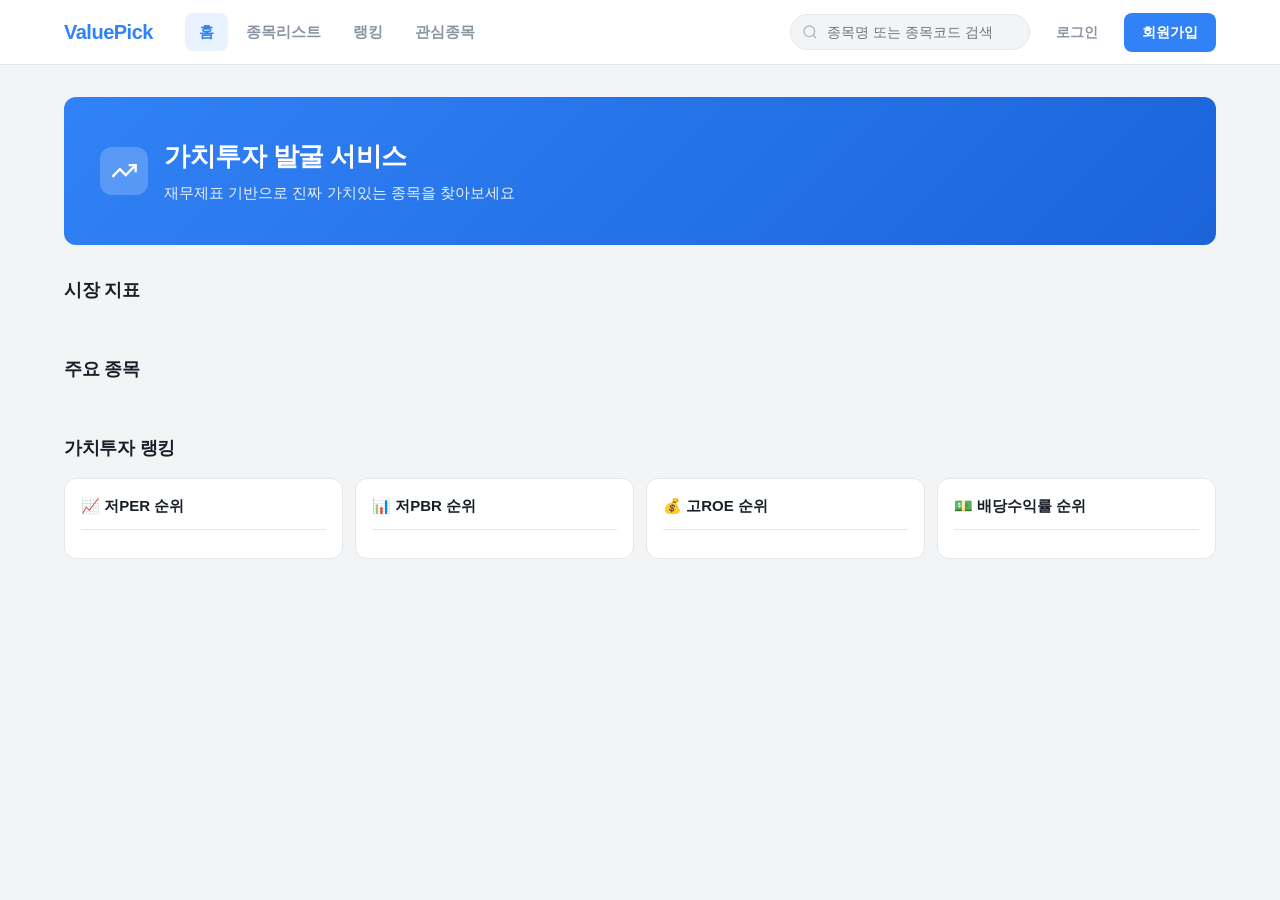
==== front/index.html @ 70d24c0f "반영 안된 시가총액 수정" ====
<!DOCTYPE html>
<html lang="ko">
<head>
  <meta charset="UTF-8" />
  <meta name="viewport" content="width=device-width, initial-scale=1.0" />
  <title>ValuePick — 가치투자 발굴 서비스</title>
  <link rel="stylesheet" href="css/common.css" />
  <link rel="stylesheet" href="css/home.css" />
</head>
<body>

<div id="header-placeholder"></div>

<main class="main">
  <section class="hero" aria-label="서비스 소개">
    <div class="hero-icon" aria-hidden="true">
      <svg width="28" height="28" fill="none" viewBox="0 0 24 24" stroke="#fff" stroke-width="2">
        <polyline points="22 7 13.5 15.5 8.5 10.5 2 17"/><polyline points="16 7 22 7 22 13"/>
      </svg>
    </div>
    <div>
      <h1>가치투자 발굴 서비스</h1>
      <p>재무제표 기반으로 진짜 가치있는 종목을 찾아보세요</p>
    </div>
  </section>

  <section class="market-section" aria-label="시장 지표">
    <h2 class="section-title">시장 지표</h2>
    <div class="market-grid" id="marketGrid"></div>
  </section>

  <section class="stocks-section" aria-label="주요 종목">
    <h2 class="section-title">주요 종목</h2>
    <div class="stocks-grid" id="stocksGrid"></div>
  </section>

  <section class="ranking-section" id="ranking" aria-label="랭킹">
    <h2 class="section-title">가치투자 랭킹</h2>
    <div class="ranking-grid">
      <div id="rankPer"></div>
      <div id="rankPbr"></div>
      <div id="rankRoe"></div>
      <div id="rankDiv"></div>
    </div>
  </section>
</main>

<script src="js/data.js"></script>
<script src="js/common.js"></script>
<script src="js/home.js"></script>
</body>
</html>
---- front/css/common.css ----
/* common.css — ValuePick 공통 스타일 (Figma 디자인 기반) */

*, *::before, *::after {
  box-sizing: border-box;
  margin: 0;
  padding: 0;
}

:root {
  --primary: #3182f6;
  --primary-dark: #1b64da;
  --primary-light: #e8f3ff;
  --up: #f04452;
  --down: #3182f6;
  --bg: #f2f4f6;
  --surface: #ffffff;
  --border: #e5e8eb;
  --text-main: #191f28;
  --text-sub: #8b95a1;
  --text-muted: #b0b8c1;
  --radius: 12px;
  --radius-sm: 8px;
  --shadow: 0 2px 8px rgba(0, 0, 0, 0.06);
  --shadow-hover: 0 4px 16px rgba(0, 0, 0, 0.1);
  --header-h: 64px;
  --max-w: 1200px;
}

html {
  scroll-behavior: smooth;
}

body {
  font-family: 'Pretendard', 'Noto Sans KR', -apple-system, BlinkMacSystemFont, sans-serif;
  background: var(--bg);
  color: var(--text-main);
  font-size: 14px;
  line-height: 1.5;
  min-height: 100vh;
}

a {
  color: inherit;
  text-decoration: none;
}

button {
  font-family: inherit;
  cursor: pointer;
}

/* ── Header ── */
.header {
  background: var(--surface);
  border-bottom: 1px solid var(--border);
  position: sticky;
  top: 0;
  z-index: 100;
}

.header-inner {
  max-width: var(--max-w);
  margin: 0 auto;
  padding: 0 24px;
  height: var(--header-h);
  display: flex;
  align-items: center;
  gap: 32px;
}

.brand {
  font-size: 20px;
  font-weight: 800;
  color: var(--primary);
  letter-spacing: -0.5px;
  flex-shrink: 0;
}

.nav {
  display: flex;
  gap: 4px;
}

.nav-link {
  padding: 8px 14px;
  border-radius: var(--radius-sm);
  font-size: 15px;
  font-weight: 600;
  color: var(--text-sub);
  transition: color 0.15s, background 0.15s;
}

.nav-link:hover {
  color: var(--text-main);
  background: var(--bg);
}

.nav-link.active {
  color: var(--primary);
  background: var(--primary-light);
}

.header-right {
  margin-left: auto;
  display: flex;
  align-items: center;
  gap: 12px;
}

.search-wrap {
  position: relative;
  display: flex;
  align-items: center;
}

.search-wrap svg {
  position: absolute;
  left: 12px;
  color: var(--text-muted);
  pointer-events: none;
}

.search-input {
  width: 240px;
  padding: 9px 12px 9px 36px;
  border: 1px solid var(--border);
  border-radius: 20px;
  font-size: 14px;
  outline: none;
  background: var(--bg);
  transition: border-color 0.15s, box-shadow 0.15s;
}

.search-input:focus {
  border-color: var(--primary);
  box-shadow: 0 0 0 3px rgba(49, 130, 246, 0.12);
  background: var(--surface);
}

.btn-text {
  padding: 8px 14px;
  border: none;
  background: none;
  font-size: 14px;
  font-weight: 600;
  color: var(--text-sub);
  border-radius: var(--radius-sm);
  transition: color 0.15s, background 0.15s;
}

.btn-text:hover {
  color: var(--text-main);
  background: var(--bg);
}

.btn-primary {
  padding: 9px 18px;
  background: var(--primary);
  color: #fff;
  border: none;
  border-radius: var(--radius-sm);
  font-size: 14px;
  font-weight: 700;
  transition: background 0.15s;
}

.btn-primary:hover {
  background: var(--primary-dark);
}

/* ── Main ── */
.main {
  max-width: var(--max-w);
  margin: 0 auto;
  padding: 32px 24px 64px;
}

/* ── Section ── */
.section-title {
  font-size: 18px;
  font-weight: 700;
  color: var(--text-main);
  margin-bottom: 16px;
  letter-spacing: -0.3px;
}

/* ── Stock card (shared) ── */
.stock-card {
  background: var(--surface);
  border: 1px solid var(--border);
  border-radius: var(--radius);
  padding: 20px;
  cursor: pointer;
  transition: box-shadow 0.2s, border-color 0.2s, transform 0.15s;
}

.stock-card:hover {
  box-shadow: var(--shadow-hover);
  border-color: #d1d6db;
  transform: translateY(-1px);
}

.stock-card-header {
  display: flex;
  justify-content: space-between;
  align-items: flex-start;
  margin-bottom: 16px;
}

.stock-name {
  font-size: 16px;
  font-weight: 700;
  color: var(--text-main);
  margin-bottom: 2px;
}

.stock-code {
  font-size: 13px;
  color: var(--text-sub);
}

.stock-price-wrap {
  text-align: right;
}

.stock-price {
  font-size: 16px;
  font-weight: 700;
}

.stock-change {
  font-size: 13px;
  font-weight: 600;
}

.stock-change.up { color: var(--up); }
.stock-change.down { color: var(--down); }

.stock-metrics {
  display: grid;
  grid-template-columns: repeat(5, 1fr);
  gap: 8px;
}

.metric-item {
  text-align: center;
}

.metric-label {
  font-size: 11px;
  color: var(--text-sub);
  margin-bottom: 4px;
}

.metric-value {
  font-size: 13px;
  font-weight: 600;
  color: var(--text-main);
}

/* ── Ranking list ── */
.rank-item {
  display: flex;
  align-items: center;
  justify-content: space-between;
  padding: 10px 12px;
  border-radius: var(--radius-sm);
  cursor: pointer;
  transition: background 0.15s;
}

.rank-item:hover {
  background: var(--bg);
}

.rank-left {
  display: flex;
  align-items: center;
  gap: 10px;
}

.rank-num {
  width: 22px;
  height: 22px;
  border-radius: 6px;
  background: var(--bg);
  font-size: 12px;
  font-weight: 700;
  color: var(--text-sub);
  display: flex;
  align-items: center;
  justify-content: center;
  flex-shrink: 0;
}

.rank-num.top3 {
  background: var(--primary-light);
  color: var(--primary);
}

.rank-name {
  font-size: 14px;
  font-weight: 600;
}

.rank-code {
  font-size: 12px;
  color: var(--text-sub);
}

.rank-right {
  text-align: right;
}

.rank-value {
  font-size: 14px;
  font-weight: 700;
}

/* ── Utility ── */
.up { color: var(--up); }
.down { color: var(--down); }

.empty-state {
  text-align: center;
  padding: 48px 24px;
  color: var(--text-sub);
}

/* ── Mobile nav toggle ── */
.menu-toggle {
  display: none;
  padding: 8px;
  border: none;
  background: none;
  color: var(--text-main);
}

/* ── Responsive ── */
@media (max-width: 1024px) {
  .search-input { width: 180px; }
  .stock-metrics { grid-template-columns: repeat(3, 1fr); }
}

@media (max-width: 768px) {
  .header-inner { gap: 12px; padding: 0 16px; }
  .nav { display: none; }
  .nav.open {
    display: flex;
    flex-direction: column;
    position: absolute;
    top: var(--header-h);
    left: 0;
    right: 0;
    background: var(--surface);
    border-bottom: 1px solid var(--border);
    padding: 12px 16px;
    gap: 4px;
  }
  .menu-toggle { display: block; }
  .search-wrap { flex: 1; }
  .search-input { width: 100%; }
  .main { padding: 20px 16px 48px; }
  .stock-metrics { grid-template-columns: repeat(2, 1fr); }
}

@media (max-width: 480px) {
  .header-right .btn-text { display: none; }
}
---- front/css/home.css ----
/* home.css — 홈 페이지 */

.hero {
  background: linear-gradient(135deg, #3182f6 0%, #1b64da 100%);
  border-radius: var(--radius);
  padding: 40px 36px;
  color: #fff;
  margin-bottom: 32px;
  display: flex;
  align-items: center;
  gap: 16px;
}

.hero-icon {
  width: 48px;
  height: 48px;
  background: rgba(255, 255, 255, 0.2);
  border-radius: 12px;
  display: flex;
  align-items: center;
  justify-content: center;
  flex-shrink: 0;
}

.hero h1 {
  font-size: 26px;
  font-weight: 800;
  letter-spacing: -0.5px;
  margin-bottom: 6px;
}

.hero p {
  font-size: 15px;
  opacity: 0.9;
}

/* 시장 지표 */
.market-section {
  margin-bottom: 36px;
}

.market-grid {
  display: grid;
  grid-template-columns: repeat(4, 1fr);
  gap: 12px;
}

.market-card {
  background: var(--surface);
  border: 1px solid var(--border);
  border-radius: var(--radius);
  padding: 20px;
}

.market-name {
  font-size: 13px;
  color: var(--text-sub);
  margin-bottom: 8px;
  font-weight: 600;
}

.market-value {
  font-size: 22px;
  font-weight: 800;
  letter-spacing: -0.5px;
  margin-bottom: 4px;
}

.market-change {
  font-size: 13px;
  font-weight: 600;
}

/* 주요 종목 */
.stocks-section {
  margin-bottom: 36px;
}

.stocks-grid {
  display: grid;
  grid-template-columns: repeat(2, 1fr);
  gap: 12px;
}

/* 랭킹 */
.ranking-section {
  scroll-margin-top: calc(var(--header-h) + 16px);
}

.ranking-grid {
  display: grid;
  grid-template-columns: repeat(4, 1fr);
  gap: 12px;
}

.ranking-card {
  background: var(--surface);
  border: 1px solid var(--border);
  border-radius: var(--radius);
  padding: 16px;
}

.ranking-card h3 {
  font-size: 15px;
  font-weight: 700;
  margin-bottom: 12px;
  padding-bottom: 12px;
  border-bottom: 1px solid var(--border);
}

@media (max-width: 1024px) {
  .market-grid { grid-template-columns: repeat(2, 1fr); }
  .ranking-grid { grid-template-columns: repeat(2, 1fr); }
}

@media (max-width: 768px) {
  .hero { padding: 28px 24px; }
  .hero h1 { font-size: 22px; }
  .stocks-grid { grid-template-columns: 1fr; }
  .ranking-grid { grid-template-columns: 1fr; }
}

@media (max-width: 480px) {
  .market-grid { grid-template-columns: 1fr; }
}
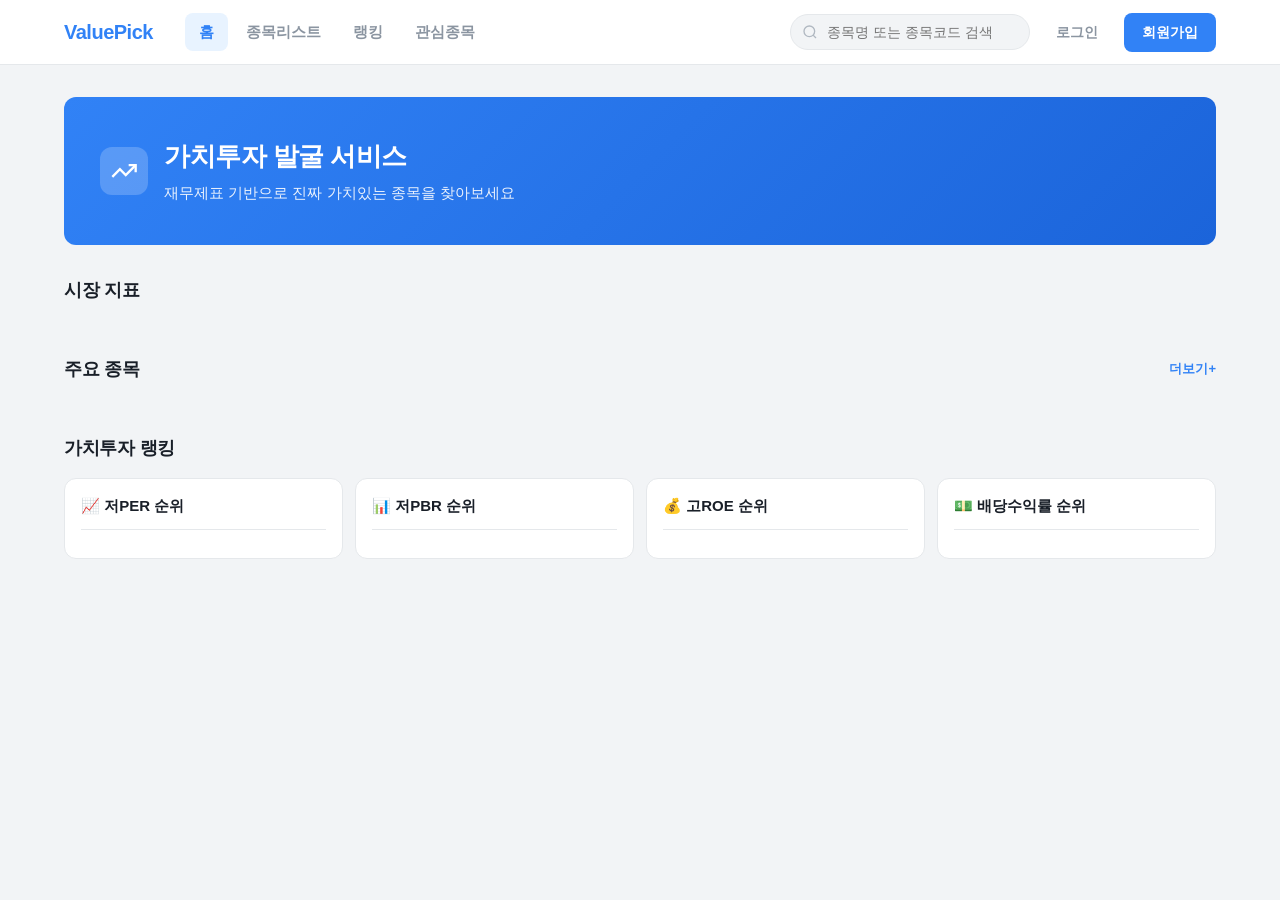
==== commit 3b15688a: "더보기 a링크 추가" ====
--- a/front/index.html
+++ b/front/index.html
@@ -30,7 +30,10 @@
   </section>
 
   <section class="stocks-section" aria-label="주요 종목">
-    <h2 class="section-title">주요 종목</h2>
+    <div class="section-header">
+      <h2 class="section-title">주요 종목</h2>
+      <a class="section-more" href="rank.html">더보기+</a>
+    </div>
     <div class="stocks-grid" id="stocksGrid"></div>
   </section>
 
--- a/front/css/home.css
+++ b/front/css/home.css
@@ -1,4 +1,26 @@
 /* home.css — 홈 페이지 */
+
+.section-header {
+  display: flex;
+  align-items: center;
+  justify-content: space-between;
+  margin-bottom: 16px;
+}
+
+.section-header .section-title {
+  margin-bottom: 0;
+}
+
+.section-more {
+  font-size: 13px;
+  font-weight: 600;
+  color: var(--primary);
+  transition: opacity 0.15s;
+}
+
+.section-more:hover {
+  opacity: 0.7;
+}
 
 .hero {
   background: linear-gradient(135deg, #3182f6 0%, #1b64da 100%);
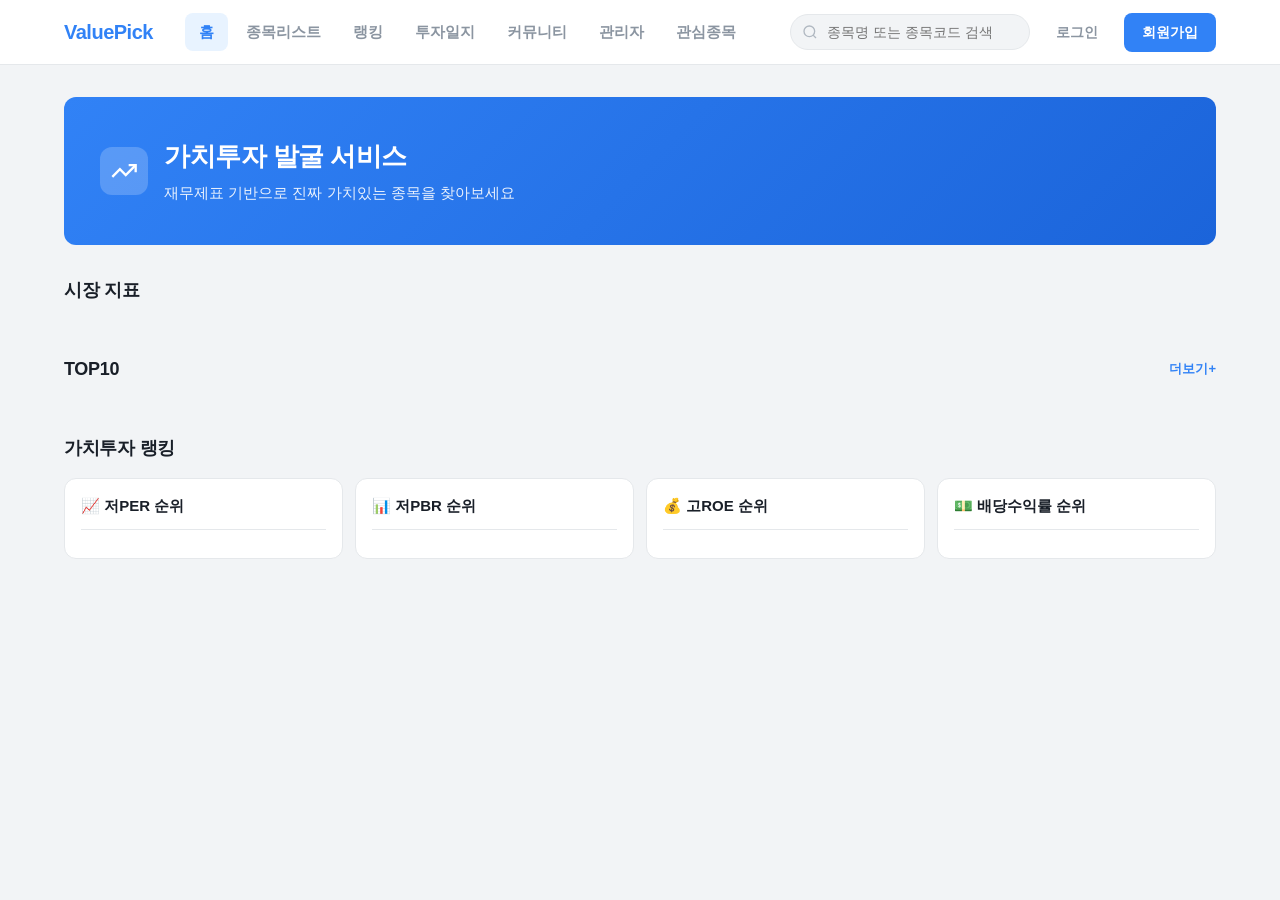
==== commit 725047a0: "[fix] 메인의 타이틀 변경" ====
--- a/front/index.html
+++ b/front/index.html
@@ -31,7 +31,7 @@
 
   <section class="stocks-section" aria-label="주요 종목">
     <div class="section-header">
-      <h2 class="section-title">주요 종목</h2>
+      <h2 class="section-title">TOP10</h2>
       <a class="section-more" href="rank.html">더보기+</a>
     </div>
     <div class="stocks-grid" id="stocksGrid"></div>
--- a/front/css/common.css
+++ b/front/css/common.css
@@ -186,6 +186,7 @@
 
 /* ── Stock card (shared) ── */
 .stock-card {
+  position: relative;
   background: var(--surface);
   border: 1px solid var(--border);
   border-radius: var(--radius);
@@ -194,6 +195,30 @@
   transition: box-shadow 0.2s, border-color 0.2s, transform 0.15s;
 }
 
+/* ── 관심종목 별 버튼 (카드/랭킹/상세 공통) ── */
+.favorite-btn {
+  position: absolute;
+  top: 12px;
+  left: 12px;
+  width: 28px;
+  height: 28px;
+  border: none;
+  background: transparent;
+  color: var(--border);
+  font-size: 20px;
+  line-height: 1;
+  cursor: pointer;
+  z-index: 1;
+}
+
+.favorite-btn:hover {
+  color: #f0b429;
+}
+
+.favorite-btn.active {
+  color: #f0b429;
+}
+
 .stock-card:hover {
   box-shadow: var(--shadow-hover);
   border-color: #d1d6db;
@@ -205,6 +230,7 @@
   justify-content: space-between;
   align-items: flex-start;
   margin-bottom: 16px;
+  padding-top: 24px;
 }
 
 .stock-name {
--- a/front/css/home.css
+++ b/front/css/home.css
@@ -130,6 +130,24 @@
   border-bottom: 1px solid var(--border);
 }
 
+.rank-footer {
+  margin-top: 12px;
+  padding-top: 10px;
+  border-top: 1px solid var(--border);
+  text-align: right;
+}
+
+.rank-more {
+  font-size: 13px;
+  font-weight: 600;
+  color: var(--primary);
+  transition: opacity 0.15s;
+}
+
+.rank-more:hover {
+  opacity: 0.7;
+}
+
 @media (max-width: 1024px) {
   .market-grid { grid-template-columns: repeat(2, 1fr); }
   .ranking-grid { grid-template-columns: repeat(2, 1fr); }
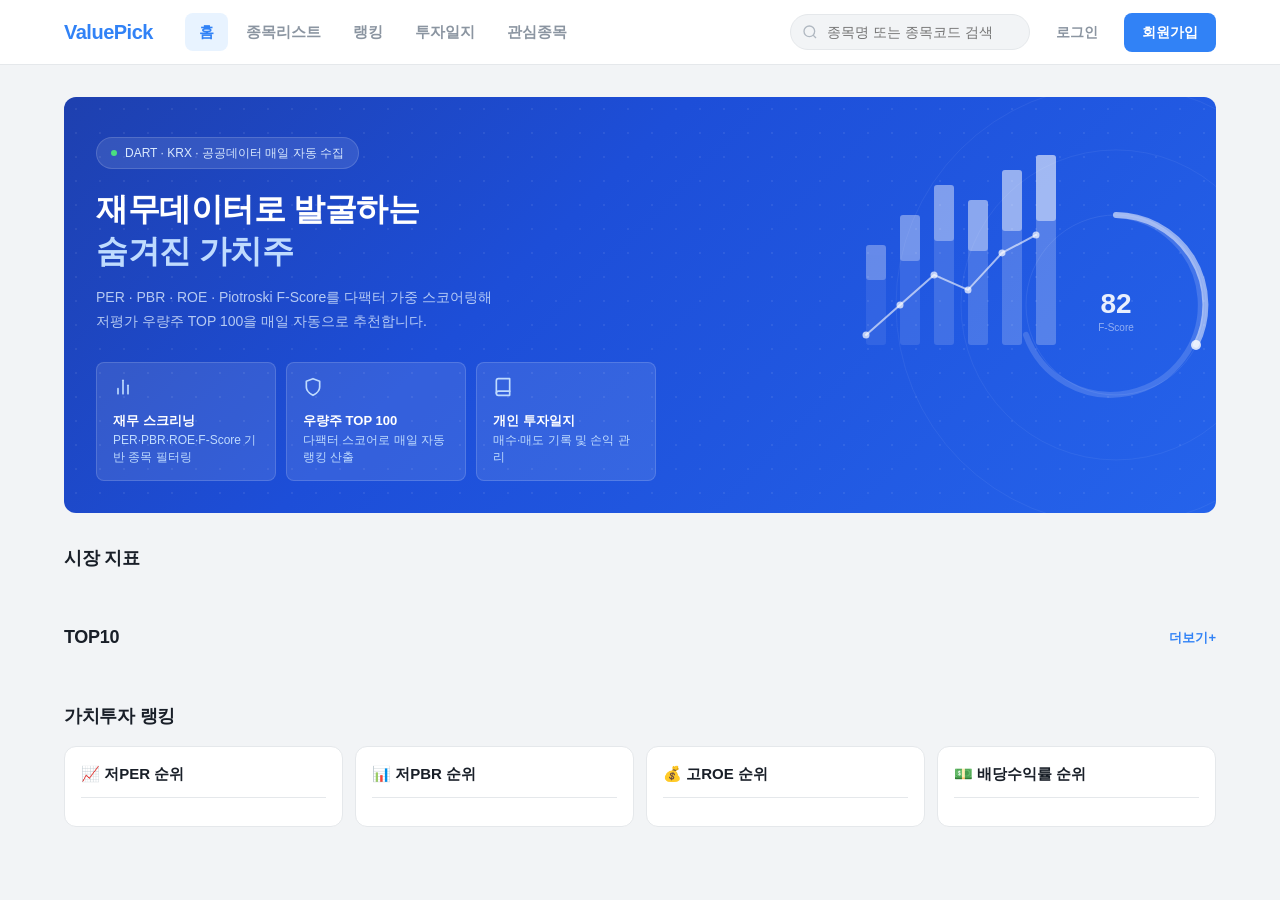
==== commit 0b0d7114: "style: 메인페이지  hero section UI 수정" ====
--- a/front/index.html
+++ b/front/index.html
@@ -13,14 +13,88 @@
 
 <main class="main">
   <section class="hero" aria-label="서비스 소개">
-    <div class="hero-icon" aria-hidden="true">
-      <svg width="28" height="28" fill="none" viewBox="0 0 24 24" stroke="#fff" stroke-width="2">
-        <polyline points="22 7 13.5 15.5 8.5 10.5 2 17"/><polyline points="16 7 22 7 22 13"/>
-      </svg>
-    </div>
-    <div>
-      <h1>가치투자 발굴 서비스</h1>
-      <p>재무제표 기반으로 진짜 가치있는 종목을 찾아보세요</p>
+    <div class="hero-dots" aria-hidden="true"></div>
+
+    <svg class="hero-decor" viewBox="0 0 520 340" fill="none" aria-hidden="true">
+      <circle cx="420" cy="170" r="220" stroke="white" stroke-opacity="0.06" stroke-width="1" />
+      <circle cx="420" cy="170" r="155" stroke="white" stroke-opacity="0.06" stroke-width="1" />
+      <circle cx="420" cy="170" r="90"  stroke="white" stroke-opacity="0.08" stroke-width="1" />
+
+      <path d="M 420 80 A 90 90 0 1 1 330 200" stroke="white" stroke-opacity="0.15" stroke-width="6" stroke-linecap="round" fill="none" />
+      <path d="M 420 80 A 90 90 0 0 1 500 210" stroke="white" stroke-opacity="0.5" stroke-width="6" stroke-linecap="round" fill="none" />
+      <circle cx="500" cy="210" r="5" fill="white" fill-opacity="0.8" />
+      <text x="420" y="178" text-anchor="middle" fill="white" fill-opacity="0.9" font-size="28" font-weight="800">82</text>
+      <text x="420" y="196" text-anchor="middle" fill="white" fill-opacity="0.5" font-size="10">F-Score</text>
+
+      <g>
+        <rect x="170" y="110" width="20" height="100" rx="3" fill="white" fill-opacity="0.08" />
+        <rect x="170" y="110" width="20" height="35"  rx="3" fill="white" fill-opacity="0.25" />
+      </g>
+      <g>
+        <rect x="204" y="80" width="20" height="130" rx="3" fill="white" fill-opacity="0.11" />
+        <rect x="204" y="80" width="20" height="46"  rx="3" fill="white" fill-opacity="0.29" />
+      </g>
+      <g>
+        <rect x="238" y="50" width="20" height="160" rx="3" fill="white" fill-opacity="0.14" />
+        <rect x="238" y="50" width="20" height="56"  rx="3" fill="white" fill-opacity="0.33" />
+      </g>
+      <g>
+        <rect x="272" y="65" width="20" height="145" rx="3" fill="white" fill-opacity="0.17" />
+        <rect x="272" y="65" width="20" height="51"  rx="3" fill="white" fill-opacity="0.37" />
+      </g>
+      <g>
+        <rect x="306" y="35" width="20" height="175" rx="3" fill="white" fill-opacity="0.2" />
+        <rect x="306" y="35" width="20" height="61"  rx="3" fill="white" fill-opacity="0.41" />
+      </g>
+      <g>
+        <rect x="340" y="20" width="20" height="190" rx="3" fill="white" fill-opacity="0.23" />
+        <rect x="340" y="20" width="20" height="66"  rx="3" fill="white" fill-opacity="0.45" />
+      </g>
+
+      <polyline points="170,200 204,170 238,140 272,155 306,118 340,100"
+        stroke="white" stroke-opacity="0.6" stroke-width="2"
+        stroke-linecap="round" stroke-linejoin="round" fill="none" />
+      <circle cx="170" cy="200" r="3.5" fill="white" fill-opacity="0.7" />
+      <circle cx="204" cy="170" r="3.5" fill="white" fill-opacity="0.7" />
+      <circle cx="238" cy="140" r="3.5" fill="white" fill-opacity="0.7" />
+      <circle cx="272" cy="155" r="3.5" fill="white" fill-opacity="0.7" />
+      <circle cx="306" cy="118" r="3.5" fill="white" fill-opacity="0.7" />
+      <circle cx="340" cy="100" r="3.5" fill="white" fill-opacity="0.7" />
+    </svg>
+
+    <div class="hero-content">
+      <div class="hero-badge">
+        <span class="hero-badge-dot"></span>
+        <span>DART · KRX · 공공데이터 매일 자동 수집</span>
+      </div>
+
+      <h1>재무데이터로 발굴하는<br /><span class="hero-highlight">숨겨진 가치주</span></h1>
+
+      <p>PER · PBR · ROE · Piotroski F-Score를 다팩터 가중 스코어링해<br class="hero-break" />저평가 우량주 TOP 100을 매일 자동으로 추천합니다.</p>
+
+      <div class="hero-features">
+        <div class="hero-feature">
+          <svg width="20" height="20" viewBox="0 0 24 24" fill="none" stroke="currentColor" stroke-width="2" stroke-linecap="round" stroke-linejoin="round" aria-hidden="true">
+            <line x1="18" y1="20" x2="18" y2="10"/><line x1="12" y1="20" x2="12" y2="4"/><line x1="6" y1="20" x2="6" y2="14"/>
+          </svg>
+          <div class="hero-feature-title">재무 스크리닝</div>
+          <div class="hero-feature-desc">PER·PBR·ROE·F-Score 기반 종목 필터링</div>
+        </div>
+        <div class="hero-feature">
+          <svg width="20" height="20" viewBox="0 0 24 24" fill="none" stroke="currentColor" stroke-width="2" stroke-linecap="round" stroke-linejoin="round" aria-hidden="true">
+            <path d="M12 22s8-4 8-10V5l-8-3-8 3v7c0 6 8 10 8 10Z"/>
+          </svg>
+          <div class="hero-feature-title">우량주 TOP 100</div>
+          <div class="hero-feature-desc">다팩터 스코어로 매일 자동 랭킹 산출</div>
+        </div>
+        <div class="hero-feature">
+          <svg width="20" height="20" viewBox="0 0 24 24" fill="none" stroke="currentColor" stroke-width="2" stroke-linecap="round" stroke-linejoin="round" aria-hidden="true">
+            <path d="M4 19.5A2.5 2.5 0 0 1 6.5 17H20"/><path d="M6.5 2H20v20H6.5A2.5 2.5 0 0 1 4 19.5v-15A2.5 2.5 0 0 1 6.5 2Z"/>
+          </svg>
+          <div class="hero-feature-title">개인 투자일지</div>
+          <div class="hero-feature-desc">매수·매도 기록 및 손익 관리</div>
+        </div>
+      </div>
     </div>
   </section>
 
--- a/front/css/home.css
+++ b/front/css/home.css
@@ -23,37 +23,115 @@
 }
 
 .hero {
-  background: linear-gradient(135deg, #3182f6 0%, #1b64da 100%);
+  position: relative;
+  overflow: hidden;
+  background: linear-gradient(135deg, #1e40af 0%, #1d4ed8 40%, #2563eb 100%);
   border-radius: var(--radius);
-  padding: 40px 36px;
   color: #fff;
   margin-bottom: 32px;
-  display: flex;
+  padding: 40px 32px 32px;
+}
+
+.hero-dots {
+  position: absolute;
+  inset: 0;
+  opacity: 0.07;
+  background-image: radial-gradient(circle, #fff 1px, transparent 1px);
+  background-size: 24px 24px;
+  pointer-events: none;
+}
+
+.hero-decor {
+  position: absolute;
+  right: 0;
+  top: 0;
+  height: 100%;
+  width: 520px;
+  display: none;
+  pointer-events: none;
+}
+
+.hero-content {
+  position: relative;
+  max-width: 560px;
+}
+
+.hero-badge {
+  display: inline-flex;
   align-items: center;
-  gap: 16px;
-}
-
-.hero-icon {
-  width: 48px;
-  height: 48px;
-  background: rgba(255, 255, 255, 0.2);
-  border-radius: 12px;
-  display: flex;
-  align-items: center;
-  justify-content: center;
+  gap: 8px;
+  background: rgba(255, 255, 255, 0.1);
+  border: 1px solid rgba(255, 255, 255, 0.15);
+  border-radius: 999px;
+  padding: 6px 14px;
+  margin-bottom: 20px;
+  font-size: 12px;
+  font-weight: 500;
+  color: #dbeafe;
+}
+
+.hero-badge-dot {
+  width: 6px;
+  height: 6px;
+  border-radius: 50%;
+  background: #4ade80;
   flex-shrink: 0;
 }
 
 .hero h1 {
-  font-size: 26px;
+  font-size: 32px;
   font-weight: 800;
   letter-spacing: -0.5px;
-  margin-bottom: 6px;
+  line-height: 1.3;
+  margin-bottom: 14px;
+}
+
+.hero-highlight {
+  color: #bfdbfe;
 }
 
 .hero p {
-  font-size: 15px;
-  opacity: 0.9;
+  font-size: 14px;
+  line-height: 1.7;
+  color: rgba(219, 234, 254, 0.8);
+  margin-bottom: 28px;
+}
+
+.hero-features {
+  display: grid;
+  grid-template-columns: repeat(3, 1fr);
+  gap: 10px;
+}
+
+.hero-feature {
+  background: rgba(255, 255, 255, 0.1);
+  border: 1px solid rgba(255, 255, 255, 0.15);
+  border-radius: var(--radius-sm);
+  padding: 14px 16px;
+}
+
+.hero-feature svg {
+  color: #bfdbfe;
+  margin-bottom: 8px;
+}
+
+.hero-feature-title {
+  font-size: 13px;
+  font-weight: 700;
+  color: #fff;
+  margin-bottom: 2px;
+}
+
+.hero-feature-desc {
+  font-size: 12px;
+  color: #bfdbfe;
+  line-height: 1.4;
+}
+
+@media (min-width: 1024px) {
+  .hero-decor {
+    display: block;
+  }
 }
 
 /* 시장 지표 */
@@ -156,6 +234,8 @@
 @media (max-width: 768px) {
   .hero { padding: 28px 24px; }
   .hero h1 { font-size: 22px; }
+  .hero-features { grid-template-columns: 1fr; }
+  .hero-break { display: none; }
   .stocks-grid { grid-template-columns: 1fr; }
   .ranking-grid { grid-template-columns: 1fr; }
 }
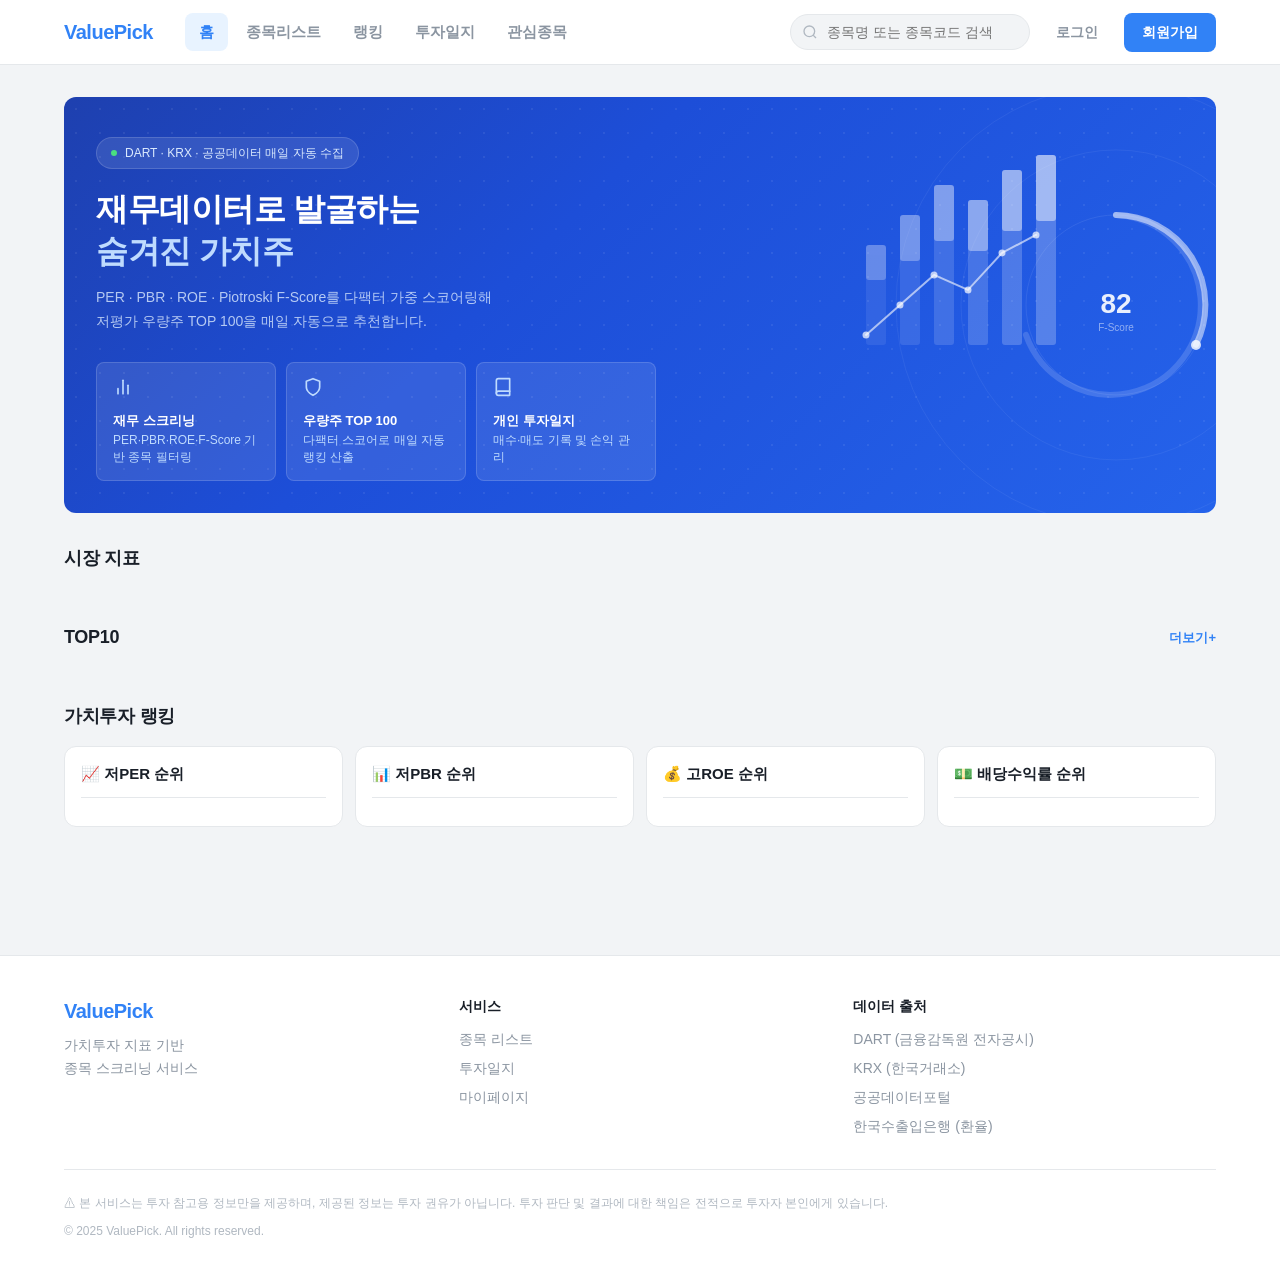
==== commit 1a995d42: "feature: footer 추가" ====
--- a/front/index.html
+++ b/front/index.html
@@ -122,6 +122,8 @@
   </section>
 </main>
 
+<div id="footer-placeholder"></div>
+
 <script src="js/data.js"></script>
 <script src="js/common.js"></script>
 <script src="js/home.js"></script>
--- a/front/css/common.css
+++ b/front/css/common.css
@@ -360,6 +360,93 @@
   border: none;
   background: none;
   color: var(--text-main);
+}
+
+/* ── Footer ── */
+.footer {
+  background: var(--surface);
+  border-top: 1px solid var(--border);
+  margin-top: 64px;
+}
+
+.footer-inner {
+  max-width: var(--max-w);
+  margin: 0 auto;
+  padding: 40px 24px;
+}
+
+.footer-grid {
+  display: grid;
+  grid-template-columns: repeat(3, 1fr);
+  gap: 32px;
+  margin-bottom: 32px;
+}
+
+.footer-brand {
+  font-size: 20px;
+  font-weight: 800;
+  color: var(--primary);
+  letter-spacing: -0.5px;
+  margin-bottom: 8px;
+}
+
+.footer-desc {
+  font-size: 14px;
+  color: var(--text-sub);
+  line-height: 1.6;
+}
+
+.footer-heading {
+  font-size: 14px;
+  font-weight: 700;
+  color: var(--text-main);
+  margin-bottom: 12px;
+}
+
+.footer-list {
+  list-style: none;
+  display: flex;
+  flex-direction: column;
+  gap: 8px;
+}
+
+.footer-list a {
+  font-size: 14px;
+  color: var(--text-sub);
+  transition: color 0.15s;
+}
+
+.footer-list a:hover {
+  color: var(--primary);
+}
+
+.footer-list--plain li {
+  font-size: 14px;
+  color: var(--text-sub);
+}
+
+.footer-bottom {
+  border-top: 1px solid var(--border);
+  padding-top: 24px;
+}
+
+.footer-disclaimer {
+  font-size: 12px;
+  color: var(--text-muted);
+  line-height: 1.6;
+  margin-bottom: 8px;
+}
+
+.footer-copyright {
+  font-size: 12px;
+  color: var(--text-muted);
+}
+
+@media (max-width: 768px) {
+  .footer-grid {
+    grid-template-columns: 1fr;
+    gap: 24px;
+  }
 }
 
 /* ── Responsive ── */
